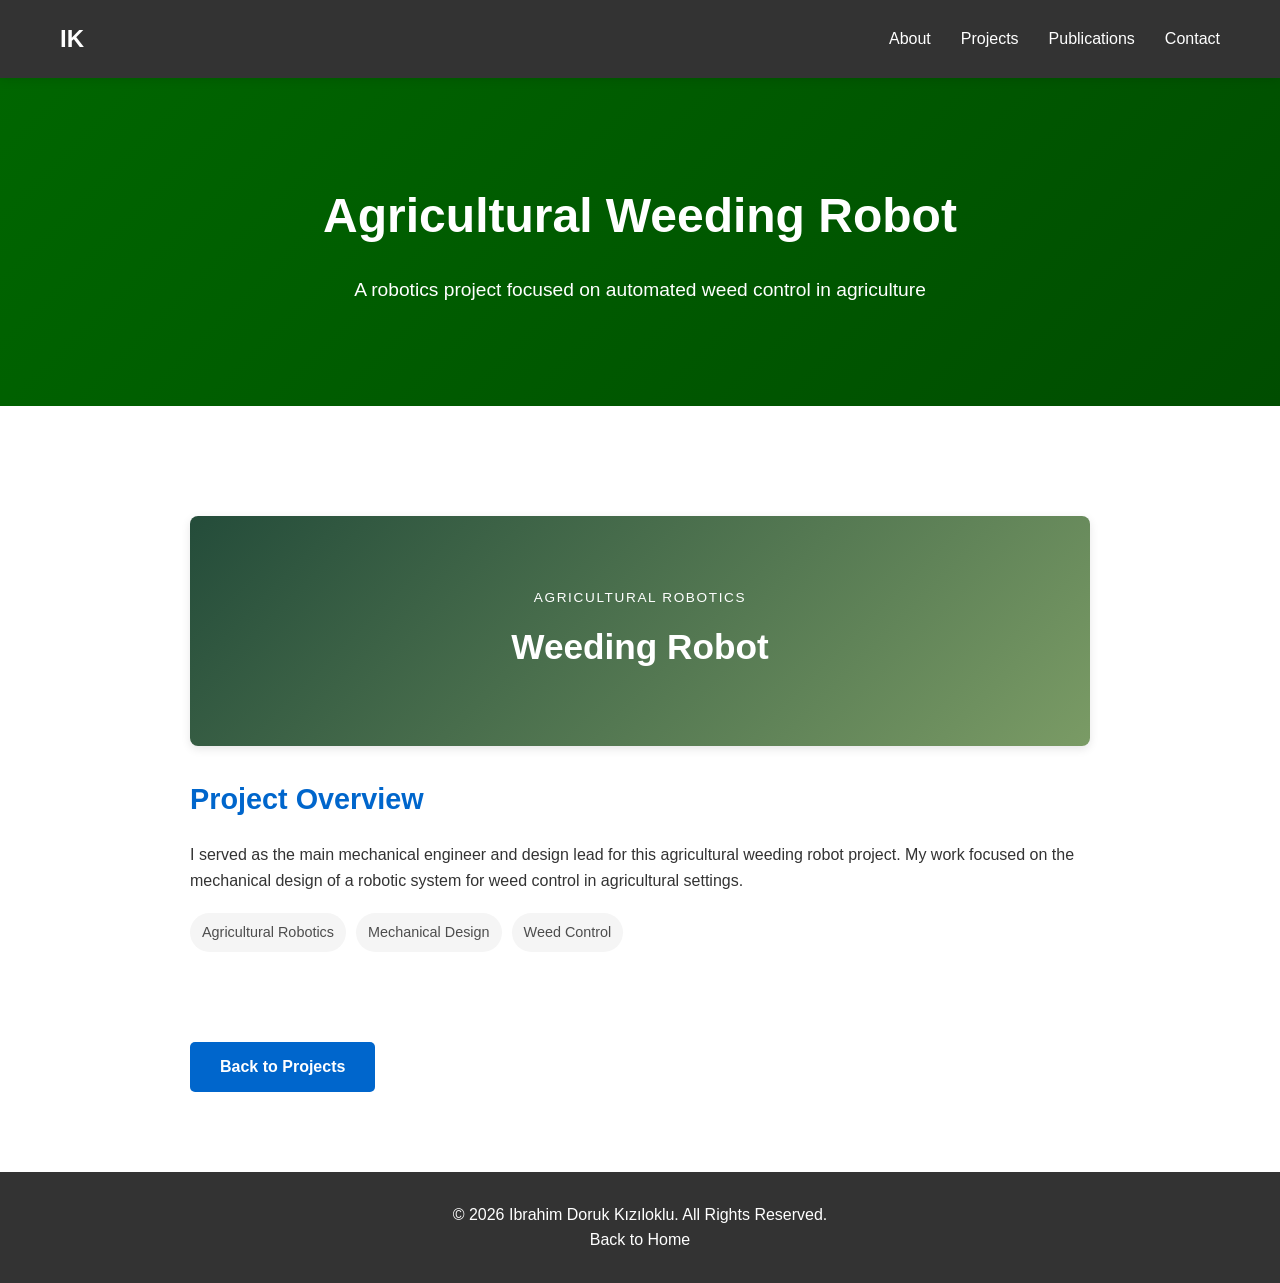
==== agricultural-weeding-robot.html @ db724c8b "Improve portfolio and add agricultural robot project" ====
<!DOCTYPE html>
<html lang="en">
<head>
    <meta charset="UTF-8">
    <meta name="viewport" content="width=device-width, initial-scale=1.0">
    <title>Agricultural Weeding Robot | Ibrahim Doruk Kızıloklu</title>
    <meta name="description" content="An agricultural robotics project focused on automated weed control.">
    <link rel="canonical" href="https://ibrahimkiziloklu.github.io/idk.github.io/agricultural-weeding-robot.html">
    <meta http-equiv="Content-Security-Policy" content="default-src 'self'; script-src 'self'; style-src 'self'; img-src 'self' data:; font-src 'self'; frame-src 'none'; connect-src 'self'; base-uri 'self'; form-action 'self'; upgrade-insecure-requests;">
    <link rel="stylesheet" href="css/portfolio-styles.css">
</head>
<body>
    <a class="skip-link" href="#main-content">Skip to content</a>
    <header>
        <div class="container">
            <nav aria-label="Main navigation">
                <div class="logo"><a href="index.html">IK</a></div>
                <button class="nav-toggle" type="button" aria-label="Toggle navigation menu" aria-expanded="false" aria-controls="primary-nav">
                    <span class="nav-toggle-bar" aria-hidden="true"></span>
                    <span class="nav-toggle-bar" aria-hidden="true"></span>
                    <span class="nav-toggle-bar" aria-hidden="true"></span>
                </button>
                <ul class="nav-links" id="primary-nav">
                    <li><a href="index.html#about">About</a></li>
                    <li><a href="index.html#projects">Projects</a></li>
                    <li><a href="index.html#publications">Publications</a></li>
                    <li><a href="index.html#contact">Contact</a></li>
                </ul>
            </nav>
        </div>
    </header>

    <main id="main-content">
        <section class="project-header green">
            <div class="container">
                <h1>Agricultural Weeding Robot</h1>
                <p>A robotics project focused on automated weed control in agriculture</p>
            </div>
        </section>

        <section>
            <div class="container">
                <article class="project-content">
                    <div class="project-image project-image-placeholder" role="img" aria-label="Agricultural weeding robot project">
                        <span>Agricultural Robotics</span>
                        <strong>Weeding Robot</strong>
                    </div>
                    <div class="project-detail">
                        <h2>Project Overview</h2>
                        <p>I served as the main mechanical engineer and design lead for this agricultural weeding robot project. My work focused on the mechanical design of a robotic system for weed control in agricultural settings.</p>
                        <div class="tech-list" aria-label="Project areas">
                            <span class="tech-tag">Agricultural Robotics</span>
                            <span class="tech-tag">Mechanical Design</span>
                            <span class="tech-tag">Weed Control</span>
                        </div>
                    </div>
                    <a href="index.html#projects" class="btn">Back to Projects</a>
                </article>
            </div>
        </section>
    </main>

    <footer>
        <div class="container">
            <p>&copy; 2026 Ibrahim Doruk Kızıloklu. All Rights Reserved.</p>
            <a href="index.html" class="back-link">Back to Home</a>
        </div>
    </footer>

    <script src="js/nav.js" defer></script>
</body>
</html>
---- css/portfolio-styles.css ----
/* Portfolio Styles */
:root {
    --primary-color: #0066cc;
    --secondary-color: #4d4d4d;
    --accent-color: #ff9900;
    --light-bg: #f5f5f5;
    --dark-bg: #333333;
    --text-color: #333333;
    --light-text: #ffffff;
}

* {
    margin: 0;
    padding: 0;
    box-sizing: border-box;
    font-family: 'Segoe UI', Tahoma, Geneva, Verdana, sans-serif;
}

body {
    line-height: 1.6;
    color: var(--text-color);
    background-color: var(--light-bg);
}

.container {
    max-width: 1200px;
    margin: 0 auto;
    padding: 0 20px;
}

.skip-link {
    position: absolute;
    left: -9999px;
    top: 0;
    z-index: 200;
    padding: 12px 20px;
    border-radius: 0 0 8px 0;
    background: var(--primary-color);
    color: var(--light-text);
    text-decoration: none;
}

.skip-link:focus {
    left: 0;
}

:focus-visible {
    outline: 3px solid var(--accent-color);
    outline-offset: 3px;
}

section[id] {
    scroll-margin-top: 88px;
}

/* Header Styles */
header {
    background-color: var(--dark-bg);
    color: var(--light-text);
    padding: 20px 0;
    position: sticky;
    top: 0;
    z-index: 100;
    box-shadow: 0 2px 10px rgba(0, 0, 0, 0.1);
}

nav {
    display: flex;
    justify-content: space-between;
    align-items: center;
}

.logo {
    font-size: 1.5rem;
    font-weight: bold;
}

.nav-links {
    display: flex;
    list-style: none;
}

.nav-links li {
    margin-left: 30px;
}

.nav-links a {
    color: var(--light-text);
    text-decoration: none;
    font-weight: 500;
    transition: color 0.3s;
}

.nav-links a:hover {
    color: var(--accent-color);
}

.logo a {
    color: inherit;
    text-decoration: none;
}

/* Mobile menu toggle (hidden on desktop) */
.nav-toggle {
    display: none;
    flex-direction: column;
    justify-content: center;
    gap: 5px;
    width: 44px;
    height: 44px;
    padding: 0;
    background: none;
    border: none;
    cursor: pointer;
}

.nav-toggle-bar {
    display: block;
    width: 24px;
    height: 2px;
    margin: 0 auto;
    background-color: var(--light-text);
    transition: background-color 0.3s;
}

.nav-toggle:hover .nav-toggle-bar {
    background-color: var(--accent-color);
}

/* Project Header */
.project-header {
    padding: 100px 0;
    background: linear-gradient(135deg, var(--dark-bg) 0%, var(--secondary-color) 100%);
    color: var(--light-text);
    text-align: center;
}

.project-header.green {
    background: linear-gradient(135deg, #006600 0%, #004d00 100%);
}

.project-header.blue {
    background: linear-gradient(135deg, #0052a3 0%, #003366 100%);
}

.project-header h1 {
    font-size: 3rem;
    margin-bottom: 20px;
}

.project-header p {
    font-size: 1.2rem;
    max-width: 800px;
    margin: 0 auto;
}

/* Section Styles */
section {
    padding: 80px 0;
}

section:nth-child(even) {
    background-color: white;
}

/* Project Content */
.project-content {
    max-width: 900px;
    margin: 0 auto;
}

.project-image {
    width: 100%;
    border-radius: 8px;
    margin: 30px 0;
    box-shadow: 0 3px 10px rgba(0, 0, 0, 0.1);
}

.project-image-placeholder {
    display: flex;
    min-height: 230px;
    align-items: center;
    justify-content: center;
    flex-direction: column;
    gap: 10px;
    border-radius: 8px;
    background: linear-gradient(135deg, #244c3a, #7a9b65);
    color: #fff;
    text-align: center;
}

.project-image-placeholder span {
    font-size: 0.85rem;
    letter-spacing: 0.12em;
    text-transform: uppercase;
}

.project-image-placeholder strong {
    font-size: clamp(1.5rem, 4vw, 2.2rem);
}

.project-detail {
    margin-bottom: 60px;
}

.project-detail h2,
.project-detail h3 {
    font-size: 1.8rem;
    color: var(--primary-color);
    margin-bottom: 20px;
}

.project-detail p {
    margin-bottom: 20px;
}

.tech-list {
    display: flex;
    flex-wrap: wrap;
    gap: 10px;
    margin: 20px 0;
}

.tech-tag {
    background-color: var(--light-bg);
    color: var(--secondary-color);
    padding: 8px 12px;
    border-radius: 20px;
    font-size: 0.9rem;
    font-weight: 500;
}

.btn {
    display: inline-block;
    background-color: var(--primary-color);
    color: var(--light-text);
    padding: 12px 30px;
    border-radius: 5px;
    text-decoration: none;
    font-weight: 600;
    transition: all 0.3s;
    margin-top: 30px;
}

.btn:hover {
    background-color: var(--accent-color);
    transform: translateY(-3px);
}

.section-offset {
    margin-top: 30px;
}

.subheading {
    margin-bottom: 15px;
}

.grid-two {
    display: grid;
    grid-template-columns: repeat(2, 1fr);
    gap: 15px;
    margin-bottom: 20px;
}

.gallery-image,
.grid-two img {
    width: 100%;
    border-radius: 8px;
    box-shadow: 0 3px 10px rgba(0, 0, 0, 0.1);
}

.list-highlight {
    list-style-type: disc;
    margin-left: 20px;
    margin-bottom: 20px;
}

.gallery-section {
    margin-top: 40px;
}

.gallery-grid {
    display: grid;
    grid-template-columns: repeat(auto-fit, minmax(220px, 1fr));
    gap: 15px;
    margin: 20px 0;
}

.gallery-item {
    position: relative;
    overflow: hidden;
    border-radius: 8px;
    box-shadow: 0 3px 10px rgba(0, 0, 0, 0.1);
    transition: transform 0.3s;
    cursor: pointer;
}

.gallery-item img {
    width: 100%;
    height: 200px;
    object-fit: cover;
    display: block;
    transition: transform 0.3s;
}

.gallery-item:hover {
    transform: translateY(-5px);
    box-shadow: 0 8px 15px rgba(0, 0, 0, 0.15);
}

.gallery-item:hover img {
    transform: scale(1.05);
}

.gallery-img {
    width: 100%;
    border-radius: 8px;
    box-shadow: 0 3px 10px rgba(0, 0, 0, 0.1);
}

.view-gallery {
    text-align: center;
    margin-top: 20px;
}

.video-section {
    margin: 40px 0;
}

.video-container {
    position: relative;
    overflow: hidden;
    padding-top: 56.25%;
    margin: 30px 0;
    border-radius: 8px;
    box-shadow: 0 5px 15px rgba(0, 0, 0, 0.1);
}

.video-container iframe {
    position: absolute;
    top: 0;
    left: 0;
    width: 100%;
    height: 100%;
    border: none;
}

/* Simple gallery (side-by-side images) */
.gallery {
    display: grid;
    grid-template-columns: repeat(auto-fit, minmax(260px, 1fr));
    gap: 15px;
    margin: 20px 0;
}

.gallery-img {
    cursor: zoom-in;
    transition: transform 0.3s, box-shadow 0.3s;
}

.gallery-img:hover,
.gallery-img:focus-visible {
    transform: translateY(-5px);
    box-shadow: 0 8px 15px rgba(0, 0, 0, 0.15);
}

/* Feature list */
.features ul {
    list-style-type: disc;
    margin: 0 0 20px 20px;
}

.features li {
    margin-bottom: 10px;
}

/* A one-image .grid-two should not be squeezed to half width */
.grid-two:has(> :only-child) {
    grid-template-columns: 1fr;
    max-width: 600px;
}

/* Lightbox modal for gallery images */
.modal {
    display: none;
    position: fixed;
    inset: 0;
    z-index: 1000;
    background-color: rgba(0, 0, 0, 0.85);
    padding: 40px 20px;
    overflow: auto;
}

.modal.is-open {
    display: flex;
    align-items: center;
    justify-content: center;
}

.modal-content {
    display: block;
    max-width: 90%;
    max-height: 85vh;
    margin: auto;
    border-radius: 8px;
    box-shadow: 0 10px 40px rgba(0, 0, 0, 0.5);
}

.modal .close {
    position: absolute;
    top: 15px;
    right: 25px;
    color: var(--light-text);
    font-size: 2.5rem;
    line-height: 1;
    font-weight: bold;
    cursor: pointer;
    background: none;
    border: none;
    padding: 5px 12px;
    transition: color 0.3s;
}

.modal .close:hover,
.modal .close:focus-visible {
    color: var(--accent-color);
}

/* Footer */
footer {
    background-color: var(--dark-bg);
    color: var(--light-text);
    padding: 30px 0;
    text-align: center;
}

.back-link {
    color: var(--light-text);
    text-decoration: none;
    font-weight: 500;
    transition: color 0.3s;
}

.back-link:hover {
    color: var(--accent-color);
}

/* Responsive */
@media (max-width: 768px) {
    nav {
        flex-wrap: wrap;
    }

    .nav-toggle {
        display: flex;
    }

    /* Collapsed by default; js/nav.js adds .is-open */
    .nav-links {
        display: none;
        flex-direction: column;
        width: 100%;
        margin-top: 15px;
        gap: 5px;
    }

    .nav-links.is-open {
        display: flex;
    }

    .nav-links li {
        margin-left: 0;
    }

    .nav-links a {
        display: block;
        padding: 12px 0;
        border-bottom: 1px solid rgba(255, 255, 255, 0.1);
    }

    .project-header h1 {
        font-size: 2.2rem;
    }

    .gallery-grid {
        grid-template-columns: repeat(auto-fit, minmax(180px, 1fr));
    }
}

@media (prefers-reduced-motion: reduce) {
    *,
    *::before,
    *::after {
        scroll-behavior: auto !important;
        transition-duration: 0.01ms !important;
    }
}
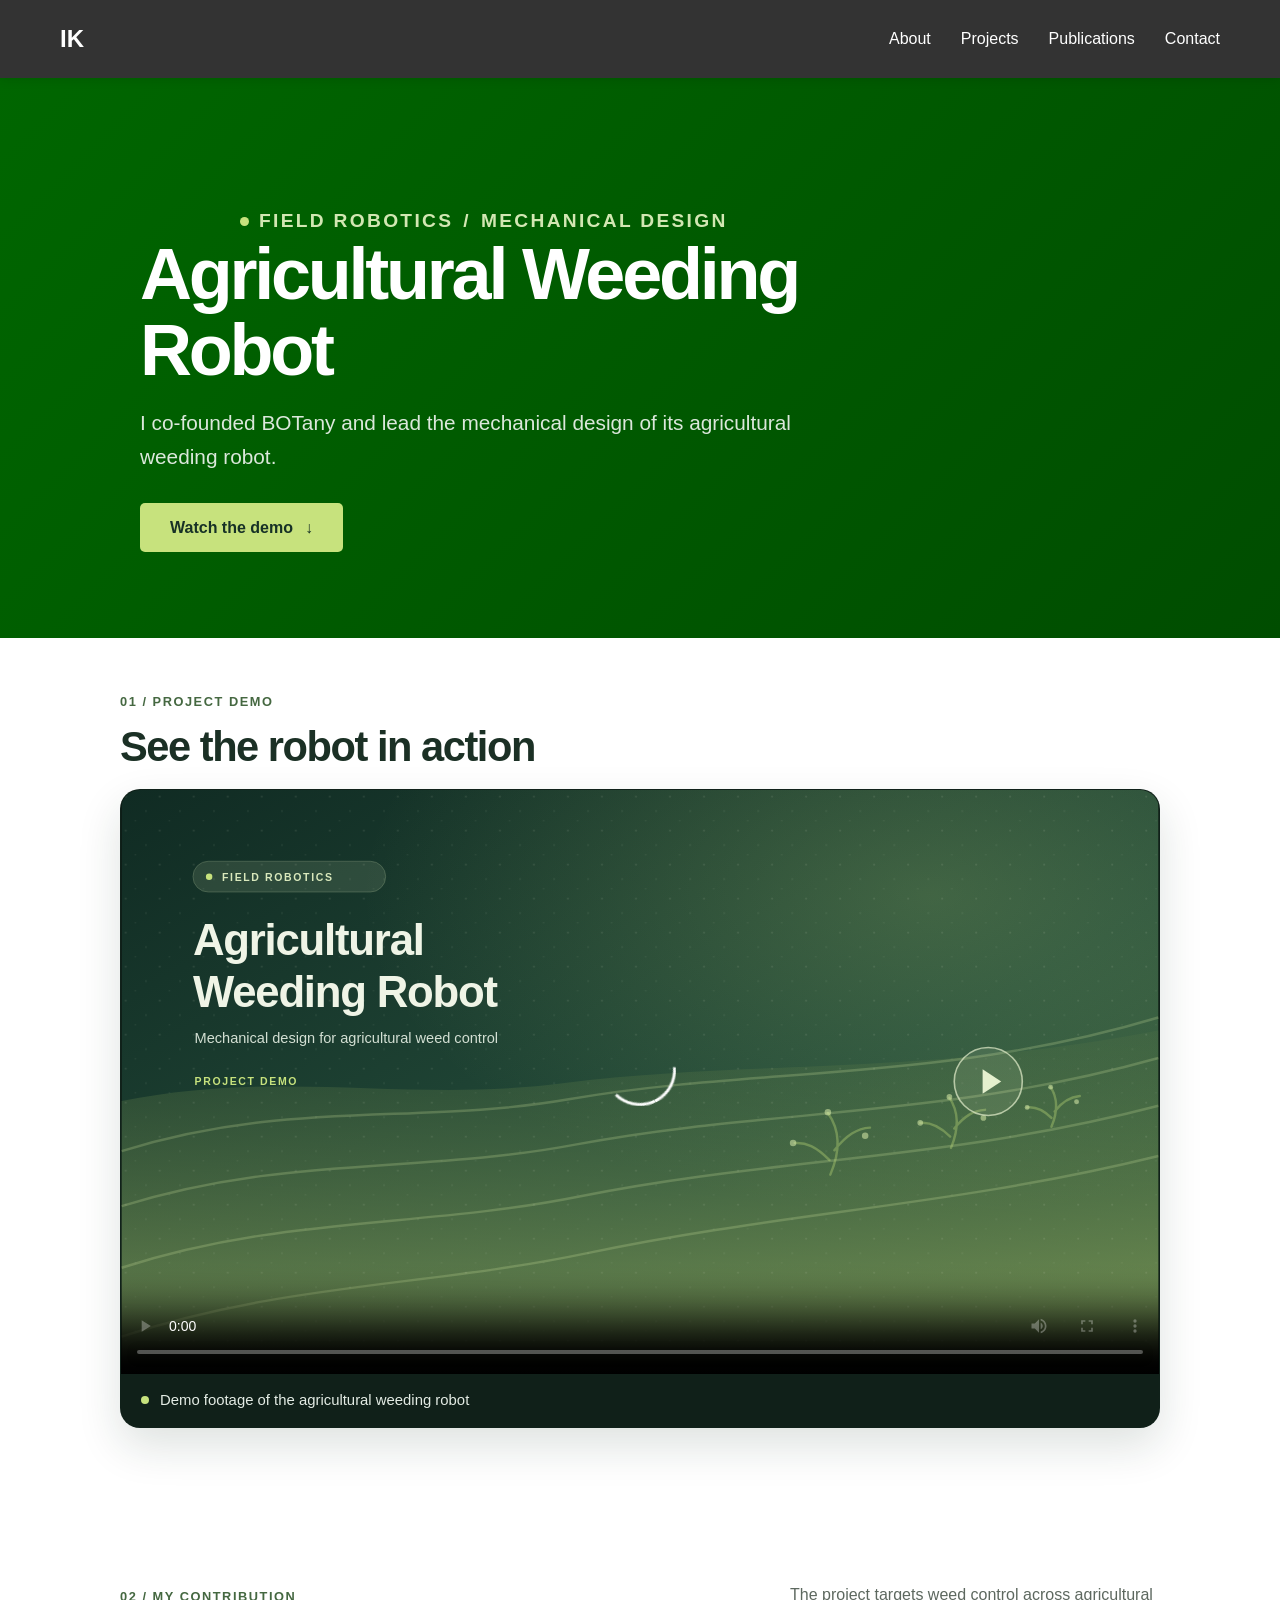
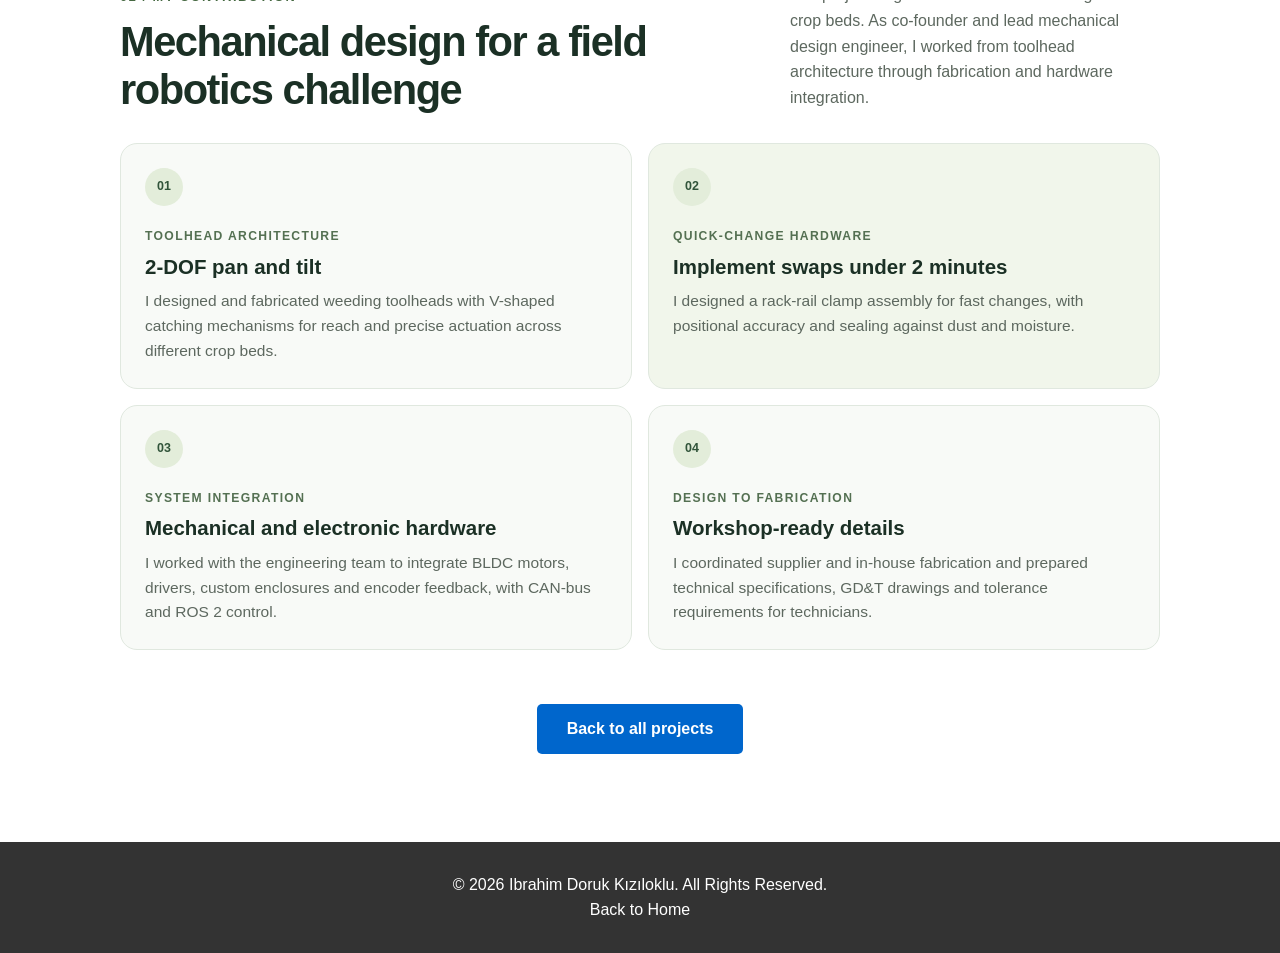
==== commit cab6e7f9: ". ." ====
--- a/agricultural-weeding-robot.html
+++ b/agricultural-weeding-robot.html
@@ -4,9 +4,9 @@
     <meta charset="UTF-8">
     <meta name="viewport" content="width=device-width, initial-scale=1.0">
     <title>Agricultural Weeding Robot | Ibrahim Doruk Kızıloklu</title>
-    <meta name="description" content="An agricultural robotics project focused on automated weed control.">
-    <link rel="canonical" href="https://ibrahimkiziloklu.github.io/idk.github.io/agricultural-weeding-robot.html">
-    <meta http-equiv="Content-Security-Policy" content="default-src 'self'; script-src 'self'; style-src 'self'; img-src 'self' data:; font-src 'self'; frame-src 'none'; connect-src 'self'; base-uri 'self'; form-action 'self'; upgrade-insecure-requests;">
+    <meta name="description" content="I co-founded BOTany and lead the mechanical design of its agricultural weeding robot, from toolheads to field hardware integration.">
+    <link rel="canonical" href="https://ibrahimkiziloklu.github.io/portfolio/agricultural-weeding-robot.html">
+    <meta http-equiv="Content-Security-Policy" content="default-src 'self'; script-src 'self'; style-src 'self'; img-src 'self' data:; media-src 'self'; font-src 'self'; frame-src 'none'; connect-src 'self'; base-uri 'self'; form-action 'self'; upgrade-insecure-requests;">
     <link rel="stylesheet" href="css/portfolio-styles.css">
 </head>
 <body>
@@ -31,31 +31,74 @@
     </header>
 
     <main id="main-content">
-        <section class="project-header green">
+        <section class="project-header green agri-project-header">
             <div class="container">
+                <p class="agri-eyebrow"><span class="agri-eyebrow-mark" aria-hidden="true"></span>Field robotics <span aria-hidden="true">/</span> Mechanical design</p>
                 <h1>Agricultural Weeding Robot</h1>
-                <p>A robotics project focused on automated weed control in agriculture</p>
+                <p class="agri-hero-summary">I co-founded BOTany and lead the mechanical design of its agricultural weeding robot.</p>
+                <a href="#robot-demo" class="btn agri-hero-cta">Watch the demo <span aria-hidden="true">↓</span></a>
             </div>
         </section>
 
-        <section>
+        <section class="agri-demo-section" id="robot-demo" aria-labelledby="robot-demo-title">
             <div class="container">
-                <article class="project-content">
-                    <div class="project-image project-image-placeholder" role="img" aria-label="Agricultural weeding robot project">
-                        <span>Agricultural Robotics</span>
-                        <strong>Weeding Robot</strong>
+                <div class="agri-demo-heading">
+                    <p class="agri-section-kicker">01 <span aria-hidden="true">/</span> Project demo</p>
+                    <h2 id="robot-demo-title">See the robot in action</h2>
+                </div>
+                <figure class="agri-demo-card">
+                    <video controls preload="metadata" playsinline poster="images/projects/agricultural_weeding_robot/demo-poster.svg" aria-label="Demo video of the agricultural weeding robot">
+                        <source src="images/projects/agricultural_weeding_robot/demo-video-botany.mp4" type="video/mp4">
+                        Your browser does not support embedded video. <a href="images/projects/agricultural_weeding_robot/demo-video-botany.mp4">Open the demo video</a>.
+                    </video>
+                    <figcaption class="agri-demo-caption">
+                        <span class="agri-demo-dot" aria-hidden="true"></span>
+                        <span>Demo footage of the agricultural weeding robot</span>
+                    </figcaption>
+                </figure>
+            </div>
+        </section>
+
+        <section class="agri-details-section" aria-labelledby="agri-details-title">
+            <div class="container">
+                <div class="agri-section-heading">
+                    <div>
+                        <p class="agri-section-kicker">02 <span aria-hidden="true">/</span> My contribution</p>
+                        <h2 id="agri-details-title">Mechanical design for a field robotics challenge</h2>
                     </div>
-                    <div class="project-detail">
-                        <h2>Project Overview</h2>
-                        <p>I served as the main mechanical engineer and design lead for this agricultural weeding robot project. My work focused on the mechanical design of a robotic system for weed control in agricultural settings.</p>
-                        <div class="tech-list" aria-label="Project areas">
-                            <span class="tech-tag">Agricultural Robotics</span>
-                            <span class="tech-tag">Mechanical Design</span>
-                            <span class="tech-tag">Weed Control</span>
-                        </div>
-                    </div>
-                    <a href="index.html#projects" class="btn">Back to Projects</a>
-                </article>
+                    <p>The project targets weed control across agricultural crop beds. As co-founder and lead mechanical design engineer, I worked from toolhead architecture through fabrication and hardware integration.</p>
+                </div>
+
+                <div class="agri-fact-grid">
+                    <article class="agri-fact-card">
+                        <span class="agri-fact-number" aria-hidden="true">01</span>
+                        <p class="agri-fact-label">Toolhead architecture</p>
+                        <h3>2-DOF pan and tilt</h3>
+                        <p>I designed and fabricated weeding toolheads with V-shaped catching mechanisms for reach and precise actuation across different crop beds.</p>
+                    </article>
+                    <article class="agri-fact-card">
+                        <span class="agri-fact-number" aria-hidden="true">02</span>
+                        <p class="agri-fact-label">Quick-change hardware</p>
+                        <h3>Implement swaps under 2 minutes</h3>
+                        <p>I designed a rack-rail clamp assembly for fast changes, with positional accuracy and sealing against dust and moisture.</p>
+                    </article>
+                    <article class="agri-fact-card">
+                        <span class="agri-fact-number" aria-hidden="true">03</span>
+                        <p class="agri-fact-label">System integration</p>
+                        <h3>Mechanical and electronic hardware</h3>
+                        <p>I worked with the engineering team to integrate BLDC motors, drivers, custom enclosures and encoder feedback, with CAN-bus and ROS 2 control.</p>
+                    </article>
+                    <article class="agri-fact-card">
+                        <span class="agri-fact-number" aria-hidden="true">04</span>
+                        <p class="agri-fact-label">Design to fabrication</p>
+                        <h3>Workshop-ready details</h3>
+                        <p>I coordinated supplier and in-house fabrication and prepared technical specifications, GD&amp;T drawings and tolerance requirements for technicians.</p>
+                    </article>
+                </div>
+
+                <div class="agri-back-link">
+                    <a href="index.html#projects" class="btn">Back to all projects</a>
+                </div>
             </div>
         </section>
     </main>
--- a/css/portfolio-styles.css
+++ b/css/portfolio-styles.css
@@ -1,497 +1,748 @@
-/* Portfolio Styles */
-:root {
-    --primary-color: #0066cc;
-    --secondary-color: #4d4d4d;
-    --accent-color: #ff9900;
-    --light-bg: #f5f5f5;
-    --dark-bg: #333333;
-    --text-color: #333333;
-    --light-text: #ffffff;
-}
-
-* {
-    margin: 0;
-    padding: 0;
-    box-sizing: border-box;
-    font-family: 'Segoe UI', Tahoma, Geneva, Verdana, sans-serif;
-}
-
-body {
-    line-height: 1.6;
-    color: var(--text-color);
-    background-color: var(--light-bg);
-}
-
-.container {
-    max-width: 1200px;
-    margin: 0 auto;
-    padding: 0 20px;
-}
-
-.skip-link {
-    position: absolute;
-    left: -9999px;
-    top: 0;
-    z-index: 200;
-    padding: 12px 20px;
-    border-radius: 0 0 8px 0;
-    background: var(--primary-color);
-    color: var(--light-text);
-    text-decoration: none;
-}
-
-.skip-link:focus {
-    left: 0;
-}
-
-:focus-visible {
-    outline: 3px solid var(--accent-color);
-    outline-offset: 3px;
-}
-
-section[id] {
-    scroll-margin-top: 88px;
-}
-
-/* Header Styles */
-header {
-    background-color: var(--dark-bg);
-    color: var(--light-text);
-    padding: 20px 0;
-    position: sticky;
-    top: 0;
-    z-index: 100;
-    box-shadow: 0 2px 10px rgba(0, 0, 0, 0.1);
-}
-
-nav {
-    display: flex;
-    justify-content: space-between;
-    align-items: center;
-}
-
-.logo {
-    font-size: 1.5rem;
-    font-weight: bold;
-}
-
-.nav-links {
-    display: flex;
-    list-style: none;
-}
-
-.nav-links li {
-    margin-left: 30px;
-}
-
-.nav-links a {
-    color: var(--light-text);
-    text-decoration: none;
-    font-weight: 500;
-    transition: color 0.3s;
-}
-
-.nav-links a:hover {
-    color: var(--accent-color);
-}
-
-.logo a {
-    color: inherit;
-    text-decoration: none;
-}
-
-/* Mobile menu toggle (hidden on desktop) */
-.nav-toggle {
-    display: none;
-    flex-direction: column;
-    justify-content: center;
-    gap: 5px;
-    width: 44px;
-    height: 44px;
-    padding: 0;
-    background: none;
-    border: none;
-    cursor: pointer;
-}
-
-.nav-toggle-bar {
-    display: block;
-    width: 24px;
-    height: 2px;
-    margin: 0 auto;
-    background-color: var(--light-text);
-    transition: background-color 0.3s;
-}
-
-.nav-toggle:hover .nav-toggle-bar {
-    background-color: var(--accent-color);
-}
-
-/* Project Header */
-.project-header {
-    padding: 100px 0;
-    background: linear-gradient(135deg, var(--dark-bg) 0%, var(--secondary-color) 100%);
-    color: var(--light-text);
-    text-align: center;
-}
-
-.project-header.green {
-    background: linear-gradient(135deg, #006600 0%, #004d00 100%);
-}
-
-.project-header.blue {
-    background: linear-gradient(135deg, #0052a3 0%, #003366 100%);
-}
-
-.project-header h1 {
-    font-size: 3rem;
-    margin-bottom: 20px;
-}
-
-.project-header p {
-    font-size: 1.2rem;
-    max-width: 800px;
-    margin: 0 auto;
-}
-
-/* Section Styles */
-section {
-    padding: 80px 0;
-}
-
-section:nth-child(even) {
-    background-color: white;
-}
-
-/* Project Content */
-.project-content {
-    max-width: 900px;
-    margin: 0 auto;
-}
-
-.project-image {
-    width: 100%;
-    border-radius: 8px;
-    margin: 30px 0;
-    box-shadow: 0 3px 10px rgba(0, 0, 0, 0.1);
-}
-
-.project-image-placeholder {
-    display: flex;
-    min-height: 230px;
-    align-items: center;
-    justify-content: center;
-    flex-direction: column;
-    gap: 10px;
-    border-radius: 8px;
-    background: linear-gradient(135deg, #244c3a, #7a9b65);
-    color: #fff;
-    text-align: center;
-}
-
-.project-image-placeholder span {
-    font-size: 0.85rem;
-    letter-spacing: 0.12em;
-    text-transform: uppercase;
-}
-
-.project-image-placeholder strong {
-    font-size: clamp(1.5rem, 4vw, 2.2rem);
-}
-
-.project-detail {
-    margin-bottom: 60px;
-}
-
-.project-detail h2,
-.project-detail h3 {
-    font-size: 1.8rem;
-    color: var(--primary-color);
-    margin-bottom: 20px;
-}
-
-.project-detail p {
-    margin-bottom: 20px;
-}
-
-.tech-list {
-    display: flex;
-    flex-wrap: wrap;
-    gap: 10px;
-    margin: 20px 0;
-}
-
-.tech-tag {
-    background-color: var(--light-bg);
-    color: var(--secondary-color);
-    padding: 8px 12px;
-    border-radius: 20px;
-    font-size: 0.9rem;
-    font-weight: 500;
-}
-
-.btn {
-    display: inline-block;
-    background-color: var(--primary-color);
-    color: var(--light-text);
-    padding: 12px 30px;
-    border-radius: 5px;
-    text-decoration: none;
-    font-weight: 600;
-    transition: all 0.3s;
-    margin-top: 30px;
-}
-
-.btn:hover {
-    background-color: var(--accent-color);
-    transform: translateY(-3px);
-}
-
-.section-offset {
-    margin-top: 30px;
-}
-
-.subheading {
-    margin-bottom: 15px;
-}
-
-.grid-two {
-    display: grid;
-    grid-template-columns: repeat(2, 1fr);
-    gap: 15px;
-    margin-bottom: 20px;
-}
-
-.gallery-image,
-.grid-two img {
-    width: 100%;
-    border-radius: 8px;
-    box-shadow: 0 3px 10px rgba(0, 0, 0, 0.1);
-}
-
-.list-highlight {
-    list-style-type: disc;
-    margin-left: 20px;
-    margin-bottom: 20px;
-}
-
-.gallery-section {
-    margin-top: 40px;
-}
-
-.gallery-grid {
-    display: grid;
-    grid-template-columns: repeat(auto-fit, minmax(220px, 1fr));
-    gap: 15px;
-    margin: 20px 0;
-}
-
-.gallery-item {
-    position: relative;
-    overflow: hidden;
-    border-radius: 8px;
-    box-shadow: 0 3px 10px rgba(0, 0, 0, 0.1);
-    transition: transform 0.3s;
-    cursor: pointer;
-}
-
-.gallery-item img {
-    width: 100%;
-    height: 200px;
-    object-fit: cover;
-    display: block;
-    transition: transform 0.3s;
-}
-
-.gallery-item:hover {
-    transform: translateY(-5px);
-    box-shadow: 0 8px 15px rgba(0, 0, 0, 0.15);
-}
-
-.gallery-item:hover img {
-    transform: scale(1.05);
-}
-
-.gallery-img {
-    width: 100%;
-    border-radius: 8px;
-    box-shadow: 0 3px 10px rgba(0, 0, 0, 0.1);
-}
-
-.view-gallery {
-    text-align: center;
-    margin-top: 20px;
-}
-
-.video-section {
-    margin: 40px 0;
-}
-
-.video-container {
-    position: relative;
-    overflow: hidden;
-    padding-top: 56.25%;
-    margin: 30px 0;
-    border-radius: 8px;
-    box-shadow: 0 5px 15px rgba(0, 0, 0, 0.1);
-}
-
-.video-container iframe {
-    position: absolute;
-    top: 0;
-    left: 0;
-    width: 100%;
-    height: 100%;
-    border: none;
-}
-
-/* Simple gallery (side-by-side images) */
-.gallery {
-    display: grid;
-    grid-template-columns: repeat(auto-fit, minmax(260px, 1fr));
-    gap: 15px;
-    margin: 20px 0;
-}
-
-.gallery-img {
-    cursor: zoom-in;
-    transition: transform 0.3s, box-shadow 0.3s;
-}
-
-.gallery-img:hover,
-.gallery-img:focus-visible {
-    transform: translateY(-5px);
-    box-shadow: 0 8px 15px rgba(0, 0, 0, 0.15);
-}
-
-/* Feature list */
-.features ul {
-    list-style-type: disc;
-    margin: 0 0 20px 20px;
-}
-
-.features li {
-    margin-bottom: 10px;
-}
-
-/* A one-image .grid-two should not be squeezed to half width */
-.grid-two:has(> :only-child) {
-    grid-template-columns: 1fr;
-    max-width: 600px;
-}
-
-/* Lightbox modal for gallery images */
-.modal {
-    display: none;
-    position: fixed;
-    inset: 0;
-    z-index: 1000;
-    background-color: rgba(0, 0, 0, 0.85);
-    padding: 40px 20px;
-    overflow: auto;
-}
-
-.modal.is-open {
-    display: flex;
-    align-items: center;
-    justify-content: center;
-}
-
-.modal-content {
-    display: block;
-    max-width: 90%;
-    max-height: 85vh;
-    margin: auto;
-    border-radius: 8px;
-    box-shadow: 0 10px 40px rgba(0, 0, 0, 0.5);
-}
-
-.modal .close {
-    position: absolute;
-    top: 15px;
-    right: 25px;
-    color: var(--light-text);
-    font-size: 2.5rem;
-    line-height: 1;
-    font-weight: bold;
-    cursor: pointer;
-    background: none;
-    border: none;
-    padding: 5px 12px;
-    transition: color 0.3s;
-}
-
-.modal .close:hover,
-.modal .close:focus-visible {
-    color: var(--accent-color);
-}
-
-/* Footer */
-footer {
-    background-color: var(--dark-bg);
-    color: var(--light-text);
-    padding: 30px 0;
-    text-align: center;
-}
-
-.back-link {
-    color: var(--light-text);
-    text-decoration: none;
-    font-weight: 500;
-    transition: color 0.3s;
-}
-
-.back-link:hover {
-    color: var(--accent-color);
-}
-
-/* Responsive */
-@media (max-width: 768px) {
-    nav {
-        flex-wrap: wrap;
-    }
-
-    .nav-toggle {
-        display: flex;
-    }
-
-    /* Collapsed by default; js/nav.js adds .is-open */
-    .nav-links {
-        display: none;
-        flex-direction: column;
-        width: 100%;
-        margin-top: 15px;
-        gap: 5px;
-    }
-
-    .nav-links.is-open {
-        display: flex;
-    }
-
-    .nav-links li {
-        margin-left: 0;
-    }
-
-    .nav-links a {
-        display: block;
-        padding: 12px 0;
-        border-bottom: 1px solid rgba(255, 255, 255, 0.1);
-    }
-
-    .project-header h1 {
-        font-size: 2.2rem;
-    }
-
-    .gallery-grid {
-        grid-template-columns: repeat(auto-fit, minmax(180px, 1fr));
-    }
-}
-
-@media (prefers-reduced-motion: reduce) {
-    *,
-    *::before,
-    *::after {
-        scroll-behavior: auto !important;
-        transition-duration: 0.01ms !important;
-    }
-}
+/* Portfolio Styles */
+:root {
+    --primary-color: #0066cc;
+    --secondary-color: #4d4d4d;
+    --accent-color: #ff9900;
+    --light-bg: #f5f5f5;
+    --dark-bg: #333333;
+    --text-color: #333333;
+    --light-text: #ffffff;
+}
+
+* {
+    margin: 0;
+    padding: 0;
+    box-sizing: border-box;
+    font-family: 'Segoe UI', Tahoma, Geneva, Verdana, sans-serif;
+}
+
+body {
+    line-height: 1.6;
+    color: var(--text-color);
+    background-color: var(--light-bg);
+}
+
+.container {
+    max-width: 1200px;
+    margin: 0 auto;
+    padding: 0 20px;
+}
+
+.skip-link {
+    position: absolute;
+    left: -9999px;
+    top: 0;
+    z-index: 200;
+    padding: 12px 20px;
+    border-radius: 0 0 8px 0;
+    background: var(--primary-color);
+    color: var(--light-text);
+    text-decoration: none;
+}
+
+.skip-link:focus {
+    left: 0;
+}
+
+:focus-visible {
+    outline: 3px solid var(--accent-color);
+    outline-offset: 3px;
+}
+
+section[id] {
+    scroll-margin-top: 88px;
+}
+
+/* Header Styles */
+header {
+    background-color: var(--dark-bg);
+    color: var(--light-text);
+    padding: 20px 0;
+    position: sticky;
+    top: 0;
+    z-index: 100;
+    box-shadow: 0 2px 10px rgba(0, 0, 0, 0.1);
+}
+
+nav {
+    display: flex;
+    justify-content: space-between;
+    align-items: center;
+}
+
+.logo {
+    font-size: 1.5rem;
+    font-weight: bold;
+}
+
+.nav-links {
+    display: flex;
+    list-style: none;
+}
+
+.nav-links li {
+    margin-left: 30px;
+}
+
+.nav-links a {
+    color: var(--light-text);
+    text-decoration: none;
+    font-weight: 500;
+    transition: color 0.3s;
+}
+
+.nav-links a:hover {
+    color: var(--accent-color);
+}
+
+.logo a {
+    color: inherit;
+    text-decoration: none;
+}
+
+/* Mobile menu toggle (hidden on desktop) */
+.nav-toggle {
+    display: none;
+    flex-direction: column;
+    justify-content: center;
+    gap: 5px;
+    width: 44px;
+    height: 44px;
+    padding: 0;
+    background: none;
+    border: none;
+    cursor: pointer;
+}
+
+.nav-toggle-bar {
+    display: block;
+    width: 24px;
+    height: 2px;
+    margin: 0 auto;
+    background-color: var(--light-text);
+    transition: background-color 0.3s;
+}
+
+.nav-toggle:hover .nav-toggle-bar {
+    background-color: var(--accent-color);
+}
+
+/* Project Header */
+.project-header {
+    padding: 100px 0;
+    background: linear-gradient(135deg, var(--dark-bg) 0%, var(--secondary-color) 100%);
+    color: var(--light-text);
+    text-align: center;
+}
+
+.project-header.green {
+    background: linear-gradient(135deg, #006600 0%, #004d00 100%);
+}
+
+.project-header.blue {
+    background: linear-gradient(135deg, #0052a3 0%, #003366 100%);
+}
+
+.project-header h1 {
+    font-size: 3rem;
+    margin-bottom: 20px;
+}
+
+.project-header p {
+    font-size: 1.2rem;
+    max-width: 800px;
+    margin: 0 auto;
+}
+
+/* Section Styles */
+section {
+    padding: 80px 0;
+}
+
+section:nth-child(even) {
+    background-color: white;
+}
+
+/* Project Content */
+.project-content {
+    max-width: 900px;
+    margin: 0 auto;
+}
+
+.project-image {
+    width: 100%;
+    border-radius: 8px;
+    margin: 30px 0;
+    box-shadow: 0 3px 10px rgba(0, 0, 0, 0.1);
+}
+
+.project-image-placeholder {
+    display: flex;
+    min-height: 230px;
+    align-items: center;
+    justify-content: center;
+    flex-direction: column;
+    gap: 10px;
+    border-radius: 8px;
+    background: linear-gradient(135deg, #244c3a, #7a9b65);
+    color: #fff;
+    text-align: center;
+}
+
+.project-image-placeholder span {
+    font-size: 0.85rem;
+    letter-spacing: 0.12em;
+    text-transform: uppercase;
+}
+
+.project-image-placeholder strong {
+    font-size: clamp(1.5rem, 4vw, 2.2rem);
+}
+
+.project-detail {
+    margin-bottom: 60px;
+}
+
+.project-detail h2,
+.project-detail h3 {
+    font-size: 1.8rem;
+    color: var(--primary-color);
+    margin-bottom: 20px;
+}
+
+.project-detail p {
+    margin-bottom: 20px;
+}
+
+.tech-list {
+    display: flex;
+    flex-wrap: wrap;
+    gap: 10px;
+    margin: 20px 0;
+}
+
+.tech-tag {
+    background-color: var(--light-bg);
+    color: var(--secondary-color);
+    padding: 8px 12px;
+    border-radius: 20px;
+    font-size: 0.9rem;
+    font-weight: 500;
+}
+
+.btn {
+    display: inline-block;
+    background-color: var(--primary-color);
+    color: var(--light-text);
+    padding: 12px 30px;
+    border-radius: 5px;
+    text-decoration: none;
+    font-weight: 600;
+    transition: all 0.3s;
+    margin-top: 30px;
+}
+
+.btn:hover {
+    background-color: var(--accent-color);
+    transform: translateY(-3px);
+}
+
+.section-offset {
+    margin-top: 30px;
+}
+
+.subheading {
+    margin-bottom: 15px;
+}
+
+.grid-two {
+    display: grid;
+    grid-template-columns: repeat(2, 1fr);
+    gap: 15px;
+    margin-bottom: 20px;
+}
+
+.gallery-image,
+.grid-two img {
+    width: 100%;
+    border-radius: 8px;
+    box-shadow: 0 3px 10px rgba(0, 0, 0, 0.1);
+}
+
+.list-highlight {
+    list-style-type: disc;
+    margin-left: 20px;
+    margin-bottom: 20px;
+}
+
+.gallery-section {
+    margin-top: 40px;
+}
+
+.gallery-grid {
+    display: grid;
+    grid-template-columns: repeat(auto-fit, minmax(220px, 1fr));
+    gap: 15px;
+    margin: 20px 0;
+}
+
+.gallery-item {
+    position: relative;
+    overflow: hidden;
+    border-radius: 8px;
+    box-shadow: 0 3px 10px rgba(0, 0, 0, 0.1);
+    transition: transform 0.3s;
+    cursor: pointer;
+}
+
+.gallery-item img {
+    width: 100%;
+    height: 200px;
+    object-fit: cover;
+    display: block;
+    transition: transform 0.3s;
+}
+
+.gallery-item:hover {
+    transform: translateY(-5px);
+    box-shadow: 0 8px 15px rgba(0, 0, 0, 0.15);
+}
+
+.gallery-item:hover img {
+    transform: scale(1.05);
+}
+
+.gallery-img {
+    width: 100%;
+    border-radius: 8px;
+    box-shadow: 0 3px 10px rgba(0, 0, 0, 0.1);
+}
+
+.view-gallery {
+    text-align: center;
+    margin-top: 20px;
+}
+
+.video-section {
+    margin: 40px 0;
+}
+
+.video-container {
+    position: relative;
+    overflow: hidden;
+    padding-top: 56.25%;
+    margin: 30px 0;
+    border-radius: 8px;
+    box-shadow: 0 5px 15px rgba(0, 0, 0, 0.1);
+}
+
+.video-container iframe {
+    position: absolute;
+    top: 0;
+    left: 0;
+    width: 100%;
+    height: 100%;
+    border: none;
+}
+
+/* Simple gallery (side-by-side images) */
+.gallery {
+    display: grid;
+    grid-template-columns: repeat(auto-fit, minmax(260px, 1fr));
+    gap: 15px;
+    margin: 20px 0;
+}
+
+.gallery-img {
+    cursor: zoom-in;
+    transition: transform 0.3s, box-shadow 0.3s;
+}
+
+.gallery-img:hover,
+.gallery-img:focus-visible {
+    transform: translateY(-5px);
+    box-shadow: 0 8px 15px rgba(0, 0, 0, 0.15);
+}
+
+/* Feature list */
+.features ul {
+    list-style-type: disc;
+    margin: 0 0 20px 20px;
+}
+
+.features li {
+    margin-bottom: 10px;
+}
+
+/* A one-image .grid-two should not be squeezed to half width */
+.grid-two:has(> :only-child) {
+    grid-template-columns: 1fr;
+    max-width: 600px;
+}
+
+/* Lightbox modal for gallery images */
+.modal {
+    display: none;
+    position: fixed;
+    inset: 0;
+    z-index: 1000;
+    background-color: rgba(0, 0, 0, 0.85);
+    padding: 40px 20px;
+    overflow: auto;
+}
+
+.modal.is-open {
+    display: flex;
+    align-items: center;
+    justify-content: center;
+}
+
+.modal-content {
+    display: block;
+    max-width: 90%;
+    max-height: 85vh;
+    margin: auto;
+    border-radius: 8px;
+    box-shadow: 0 10px 40px rgba(0, 0, 0, 0.5);
+}
+
+.modal .close {
+    position: absolute;
+    top: 15px;
+    right: 25px;
+    color: var(--light-text);
+    font-size: 2.5rem;
+    line-height: 1;
+    font-weight: bold;
+    cursor: pointer;
+    background: none;
+    border: none;
+    padding: 5px 12px;
+    transition: color 0.3s;
+}
+
+.modal .close:hover,
+.modal .close:focus-visible {
+    color: var(--accent-color);
+}
+
+/* Footer */
+footer {
+    background-color: var(--dark-bg);
+    color: var(--light-text);
+    padding: 30px 0;
+    text-align: center;
+}
+
+.back-link {
+    color: var(--light-text);
+    text-decoration: none;
+    font-weight: 500;
+    transition: color 0.3s;
+}
+
+.back-link:hover {
+    color: var(--accent-color);
+}
+
+/* Responsive */
+@media (max-width: 768px) {
+    nav {
+        flex-wrap: wrap;
+    }
+
+    .nav-toggle {
+        display: flex;
+    }
+
+    /* Collapsed by default; js/nav.js adds .is-open */
+    .nav-links {
+        display: none;
+        flex-direction: column;
+        width: 100%;
+        margin-top: 15px;
+        gap: 5px;
+    }
+
+    .nav-links.is-open {
+        display: flex;
+    }
+
+    .nav-links li {
+        margin-left: 0;
+    }
+
+    .nav-links a {
+        display: block;
+        padding: 12px 0;
+        border-bottom: 1px solid rgba(255, 255, 255, 0.1);
+    }
+
+    .project-header h1 {
+        font-size: 2.2rem;
+    }
+
+    .gallery-grid {
+        grid-template-columns: repeat(auto-fit, minmax(180px, 1fr));
+    }
+}
+
+@media (prefers-reduced-motion: reduce) {
+    *,
+    *::before,
+    *::after {
+        scroll-behavior: auto !important;
+        transition-duration: 0.01ms !important;
+    }
+}
+
+/* Agricultural weeding robot case study */
+.agri-project-header {
+    overflow: hidden;
+    padding: clamp(84px, 10vw, 132px) 0 86px;
+    background:
+        radial-gradient(ellipse at 80% 0%, rgba(156, 190, 105, 0.28), transparent 42%),
+        linear-gradient(135deg, #102b23 0%, #244c3a 60%, #42643e 100%);
+    text-align: left;
+}
+
+.agri-project-header .container,
+.agri-demo-heading,
+.agri-demo-card,
+.agri-section-heading,
+.agri-fact-grid {
+    max-width: 1040px;
+}
+
+.agri-project-header .container {
+    position: relative;
+}
+
+.agri-eyebrow {
+    display: flex;
+    align-items: center;
+    gap: 10px;
+    margin-bottom: 22px;
+    color: #d2e7b2;
+    font-size: 0.82rem;
+    font-weight: 700;
+    letter-spacing: 0.12em;
+    text-transform: uppercase;
+}
+
+.agri-eyebrow-mark,
+.agri-demo-dot {
+    flex: 0 0 auto;
+    width: 9px;
+    height: 9px;
+    border-radius: 50%;
+    background: #c7e27d;
+}
+
+.agri-project-header h1 {
+    max-width: 850px;
+    margin-bottom: 18px;
+    font-size: clamp(2.5rem, 6.5vw, 4.5rem);
+    letter-spacing: -0.045em;
+    line-height: 1.05;
+}
+
+.agri-project-header .agri-hero-summary {
+    max-width: 680px;
+    margin: 0;
+    color: rgba(255, 255, 255, 0.86);
+    font-size: clamp(1.05rem, 2vw, 1.3rem);
+}
+
+.agri-hero-cta {
+    display: inline-flex;
+    align-items: center;
+    gap: 12px;
+    margin-top: 30px;
+    background: #c7e27d;
+    color: #173126;
+}
+
+.agri-hero-cta:hover {
+    background: #e0f0b4;
+}
+
+.agri-demo-section {
+    padding: 54px 0 76px;
+    background: #f3f6f1;
+}
+
+.agri-demo-heading {
+    margin: 0 auto 18px;
+}
+
+.agri-section-kicker {
+    margin-bottom: 10px;
+    color: #456841;
+    font-size: 0.8rem;
+    font-weight: 700;
+    letter-spacing: 0.12em;
+    text-transform: uppercase;
+}
+
+.agri-demo-heading h2,
+.agri-section-heading h2 {
+    color: #1b3025;
+    font-size: clamp(1.8rem, 3.4vw, 2.6rem);
+    letter-spacing: -0.035em;
+    line-height: 1.15;
+}
+
+.agri-demo-card {
+    overflow: hidden;
+    margin: 0 auto;
+    border: 1px solid rgba(22, 45, 33, 0.12);
+    border-radius: 20px;
+    background: #102019;
+    box-shadow: 0 18px 44px rgba(23, 48, 34, 0.14);
+}
+
+.agri-demo-card video {
+    display: block;
+    width: 100%;
+    aspect-ratio: 16 / 9;
+    background: #0b1510;
+    color-scheme: dark;
+}
+
+.agri-demo-caption {
+    display: flex;
+    align-items: center;
+    gap: 11px;
+    padding: 15px 20px;
+    color: #e3ebe4;
+    font-size: 0.93rem;
+}
+
+.agri-demo-caption .agri-demo-dot {
+    width: 8px;
+    height: 8px;
+}
+
+.agri-details-section {
+    padding: 78px 0 88px;
+    background: #fff;
+}
+
+.agri-section-heading {
+    display: flex;
+    align-items: end;
+    justify-content: space-between;
+    gap: 34px;
+    margin: 0 auto 30px;
+}
+
+.agri-section-heading > p {
+    max-width: 370px;
+    margin-bottom: 3px;
+    color: #5d685f;
+}
+
+.agri-fact-grid {
+    display: grid;
+    grid-template-columns: repeat(2, minmax(0, 1fr));
+    gap: 16px;
+    margin: 0 auto;
+}
+
+.agri-fact-card {
+    min-height: 232px;
+    padding: 24px;
+    border: 1px solid #e0e8df;
+    border-radius: 17px;
+    background: #f8faf7;
+}
+
+.agri-fact-card:nth-child(2) {
+    background: #f1f6eb;
+}
+
+.agri-fact-number {
+    display: inline-flex;
+    align-items: center;
+    justify-content: center;
+    width: 38px;
+    height: 38px;
+    margin-bottom: 21px;
+    border-radius: 50%;
+    background: #e3edda;
+    color: #31543a;
+    font-size: 0.78rem;
+    font-weight: 700;
+}
+
+.agri-fact-label {
+    margin-bottom: 7px;
+    color: #547052;
+    font-size: 0.76rem;
+    font-weight: 700;
+    letter-spacing: 0.11em;
+    text-transform: uppercase;
+}
+
+.agri-fact-card h3 {
+    margin-bottom: 10px;
+    color: #1b3025;
+    font-size: 1.28rem;
+    line-height: 1.25;
+}
+
+.agri-fact-card > p:last-child {
+    margin: 0;
+    color: #5d685f;
+    font-size: 0.97rem;
+}
+
+.agri-back-link {
+    margin-top: 24px;
+    text-align: center;
+}
+
+@media (max-width: 768px) {
+    .agri-project-header {
+        padding: 72px 0 70px;
+    }
+
+    .agri-eyebrow {
+        flex-wrap: wrap;
+        font-size: 0.72rem;
+    }
+
+    .agri-demo-section {
+        padding: 42px 0 56px;
+    }
+
+    .agri-demo-card {
+        border-radius: 14px;
+    }
+
+    .agri-demo-caption {
+        padding: 12px 14px;
+        font-size: 0.86rem;
+    }
+
+    .agri-details-section {
+        padding: 58px 0 68px;
+    }
+
+    .agri-section-heading {
+        display: block;
+    }
+
+    .agri-section-heading > p {
+        margin-top: 14px;
+    }
+
+    .agri-fact-grid {
+        grid-template-columns: 1fr;
+    }
+
+    .agri-fact-card {
+        min-height: 0;
+    }
+}
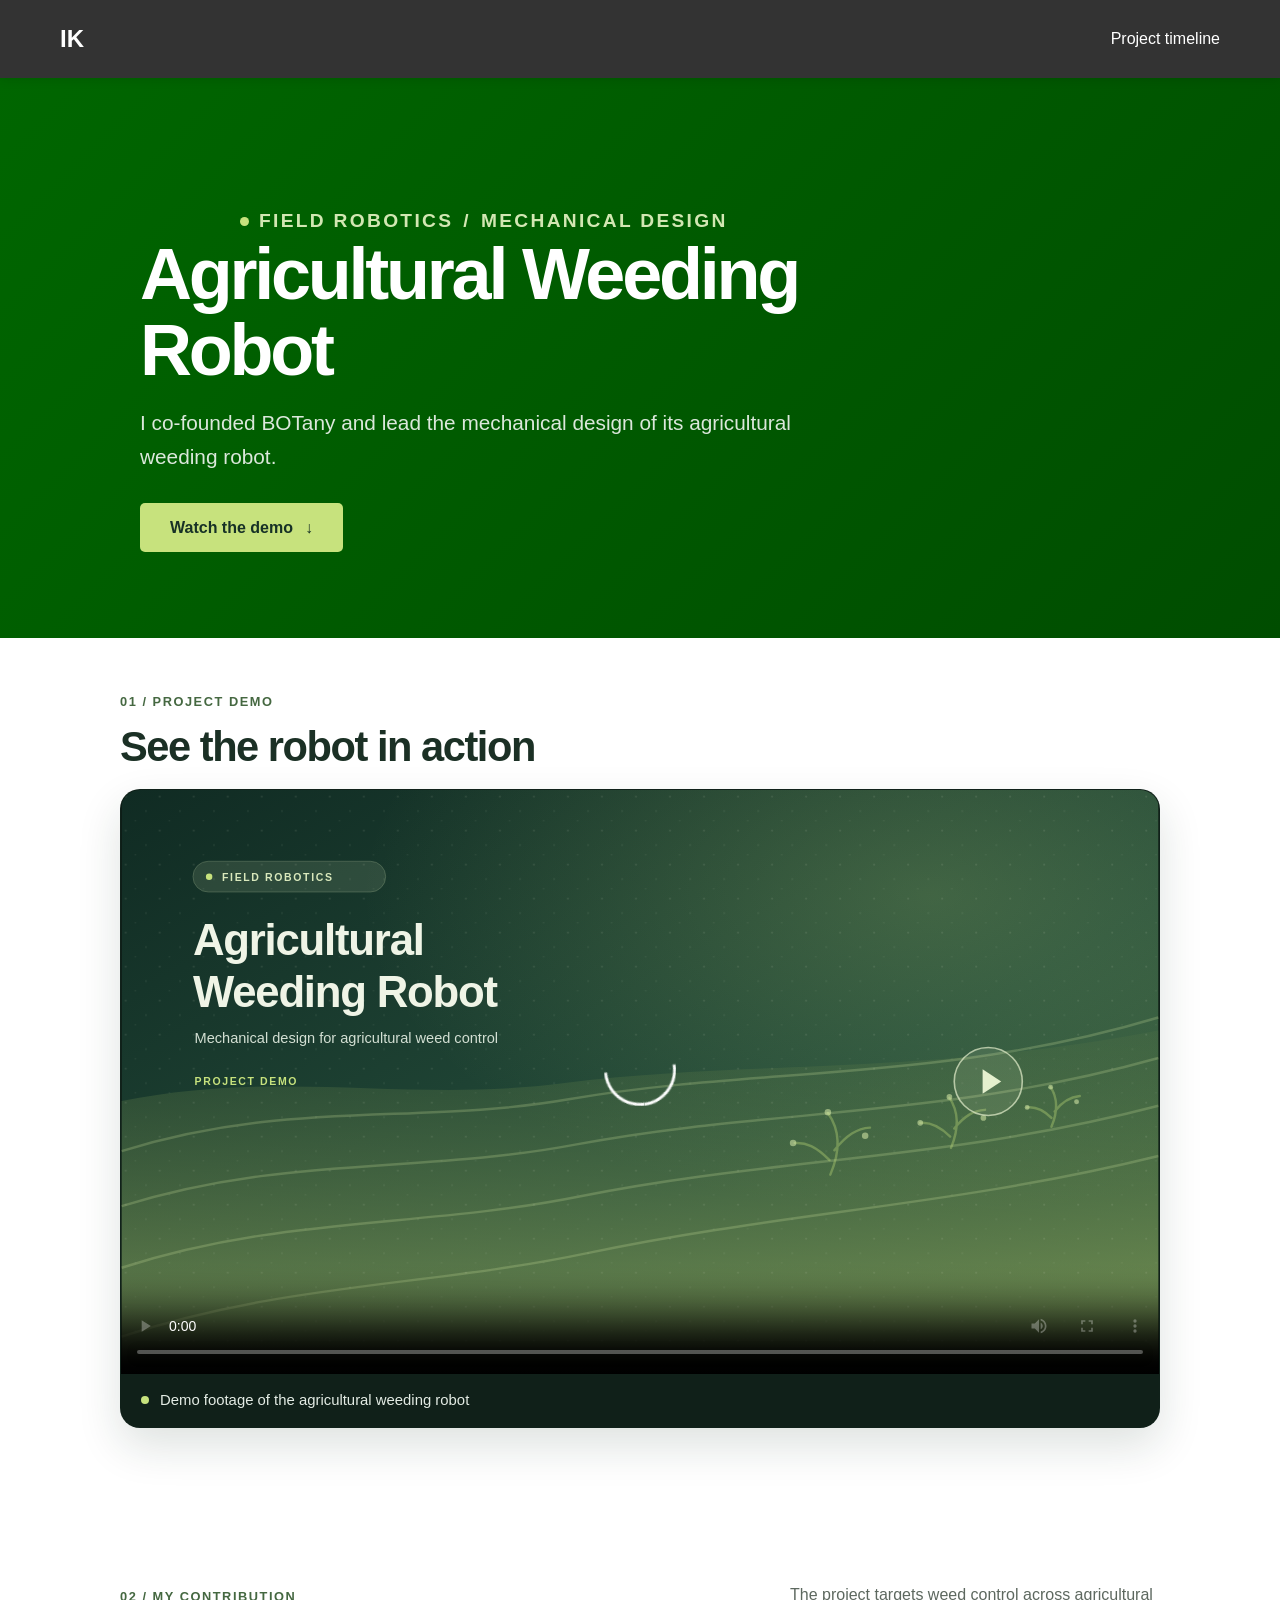
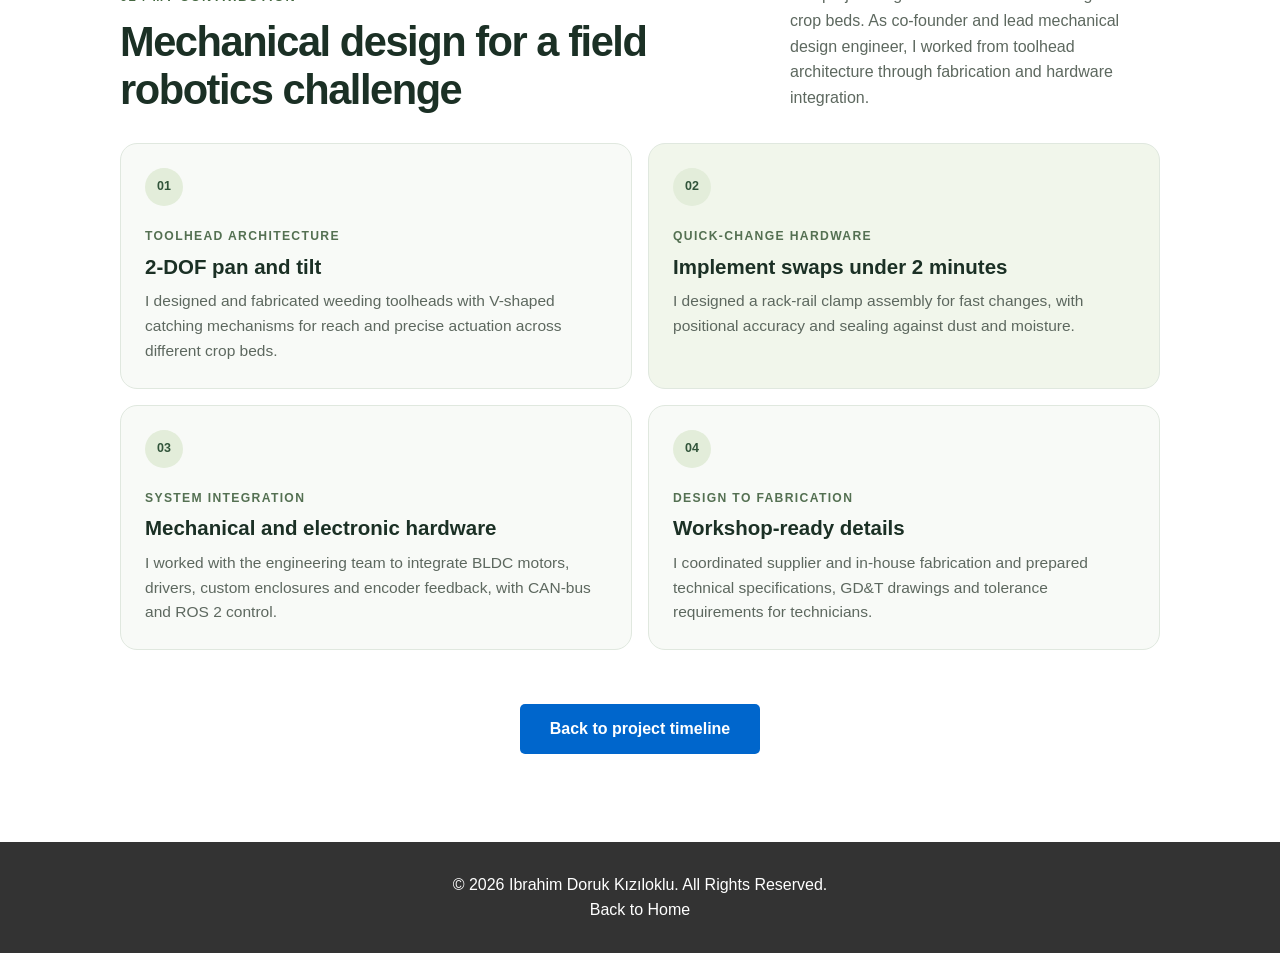
==== commit e04074d7: ". ." ====
--- a/agricultural-weeding-robot.html
+++ b/agricultural-weeding-robot.html
@@ -21,10 +21,7 @@
                     <span class="nav-toggle-bar" aria-hidden="true"></span>
                 </button>
                 <ul class="nav-links" id="primary-nav">
-                    <li><a href="index.html#about">About</a></li>
-                    <li><a href="index.html#projects">Projects</a></li>
-                    <li><a href="index.html#publications">Publications</a></li>
-                    <li><a href="index.html#contact">Contact</a></li>
+                    <li><a href="index.html#project-timeline">Project timeline</a></li>
                 </ul>
             </nav>
         </div>
@@ -97,7 +94,7 @@
                 </div>
 
                 <div class="agri-back-link">
-                    <a href="index.html#projects" class="btn">Back to all projects</a>
+                    <a href="index.html#project-timeline" class="btn">Back to project timeline</a>
                 </div>
             </div>
         </section>
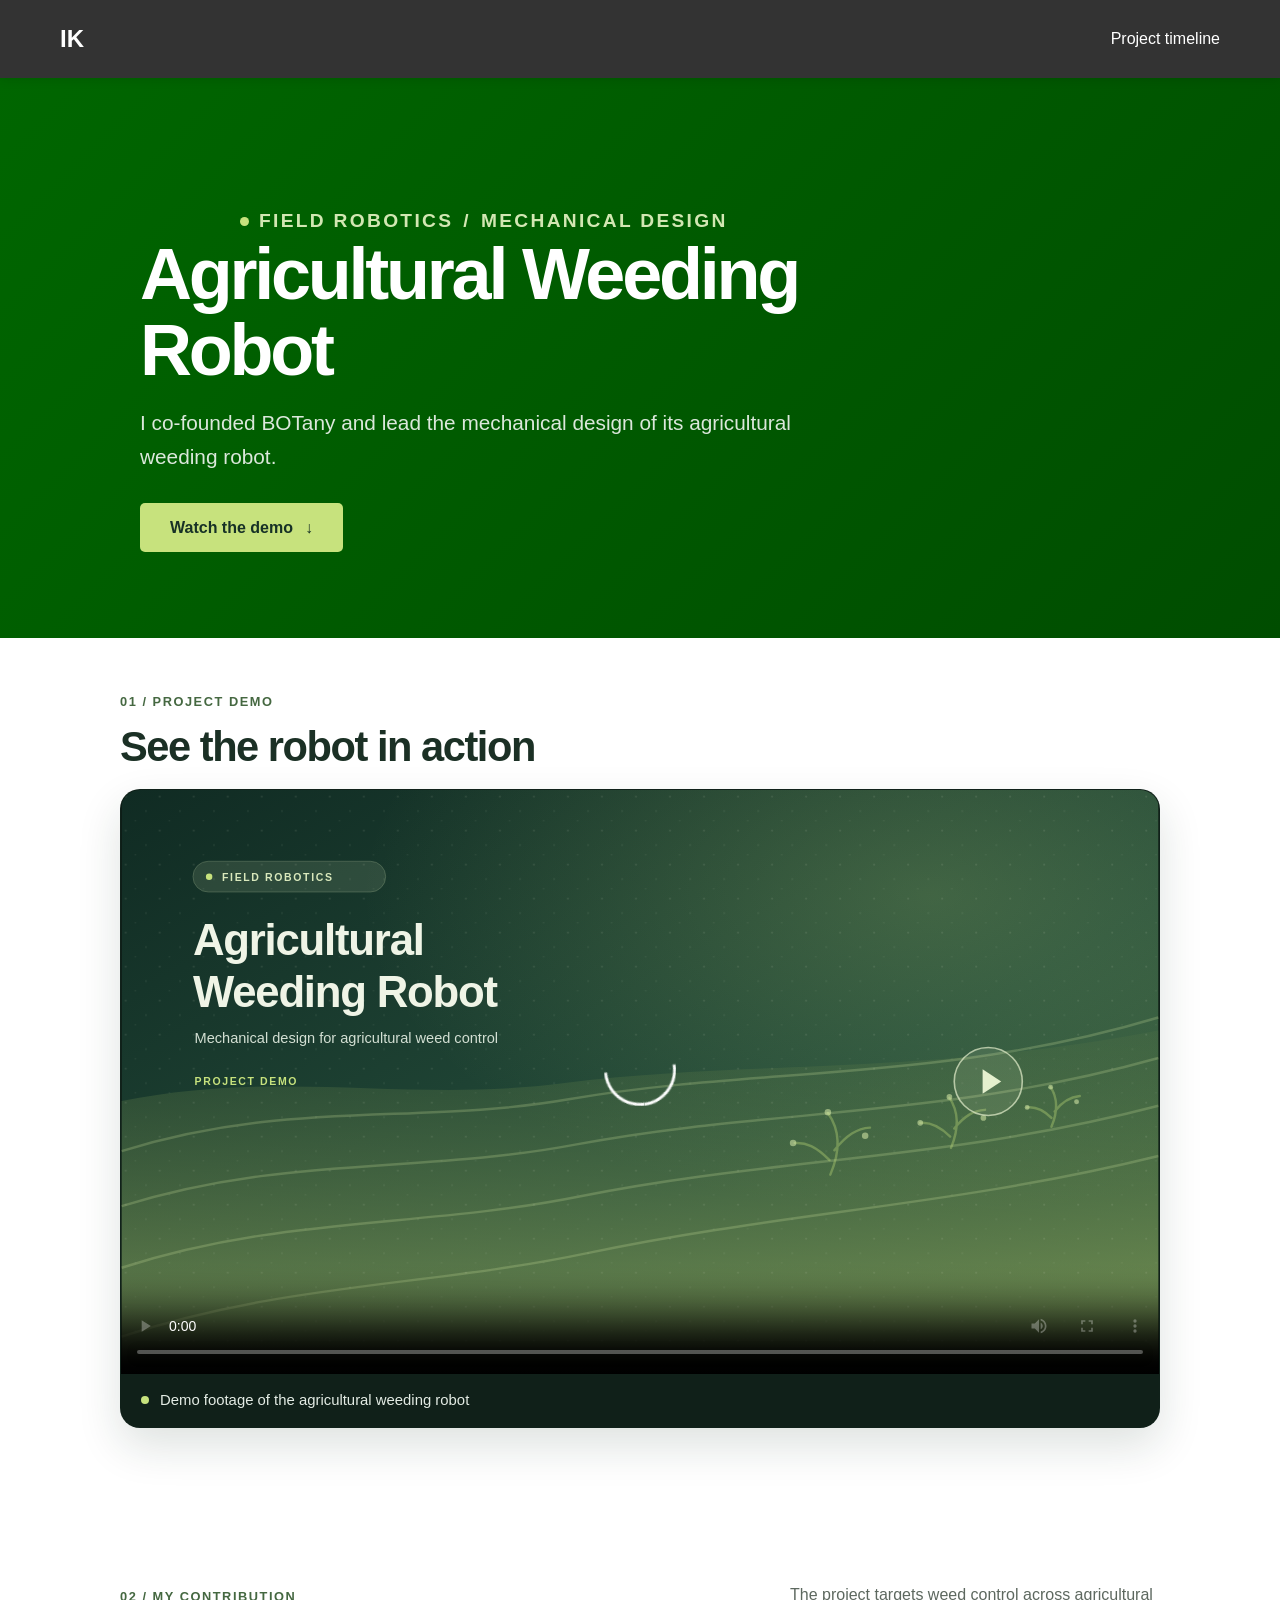
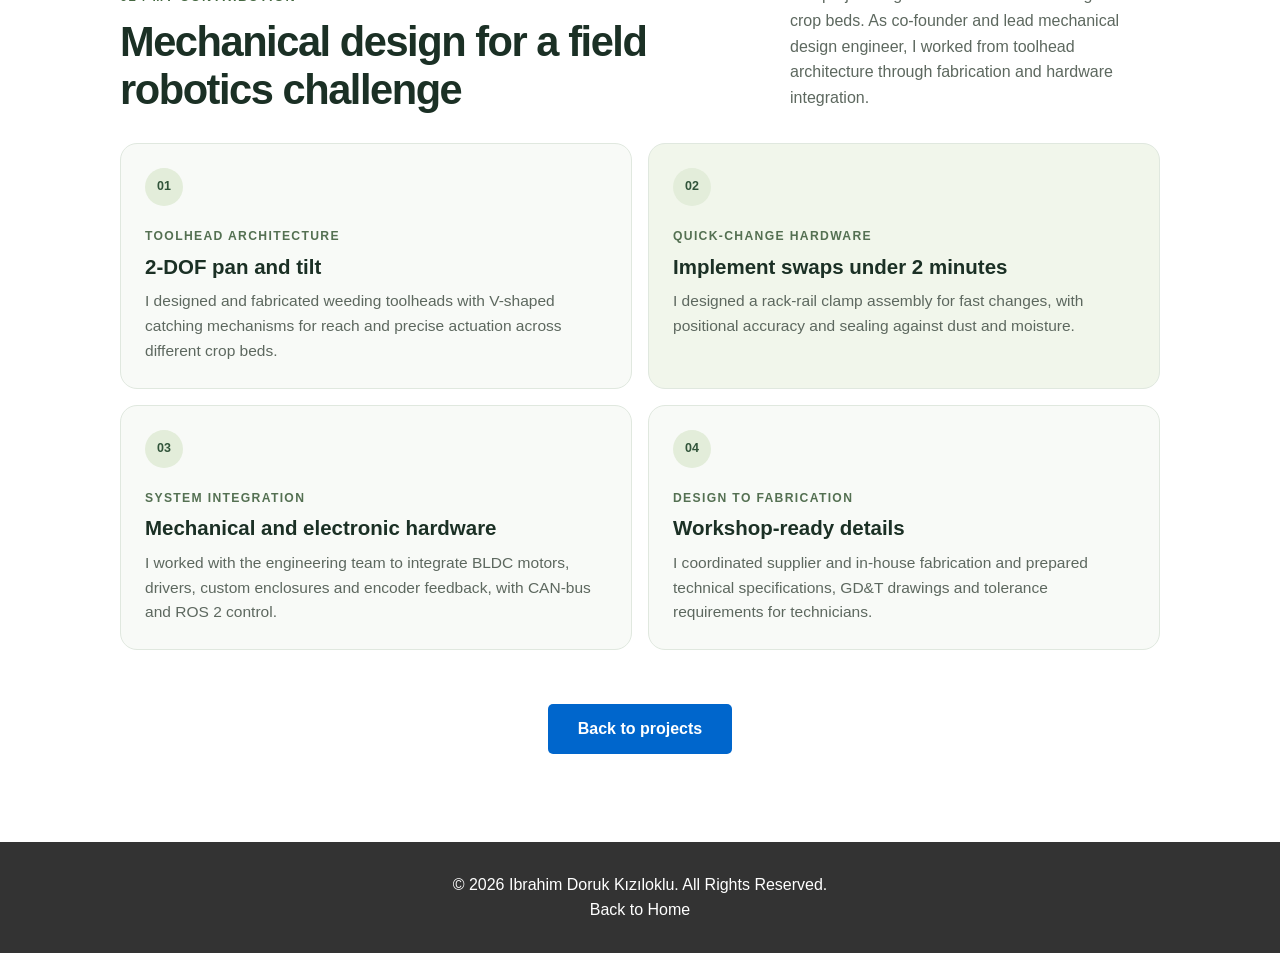
==== commit ef5902d5: ". ." ====
--- a/agricultural-weeding-robot.html
+++ b/agricultural-weeding-robot.html
@@ -21,7 +21,7 @@
                     <span class="nav-toggle-bar" aria-hidden="true"></span>
                 </button>
                 <ul class="nav-links" id="primary-nav">
-                    <li><a href="index.html#project-timeline">Project timeline</a></li>
+                    <li><a href="index.html#projects">Project timeline</a></li>
                 </ul>
             </nav>
         </div>
@@ -94,7 +94,7 @@
                 </div>
 
                 <div class="agri-back-link">
-                    <a href="index.html#project-timeline" class="btn">Back to project timeline</a>
+                    <a href="index.html#projects" class="btn">Back to projects</a>
                 </div>
             </div>
         </section>
